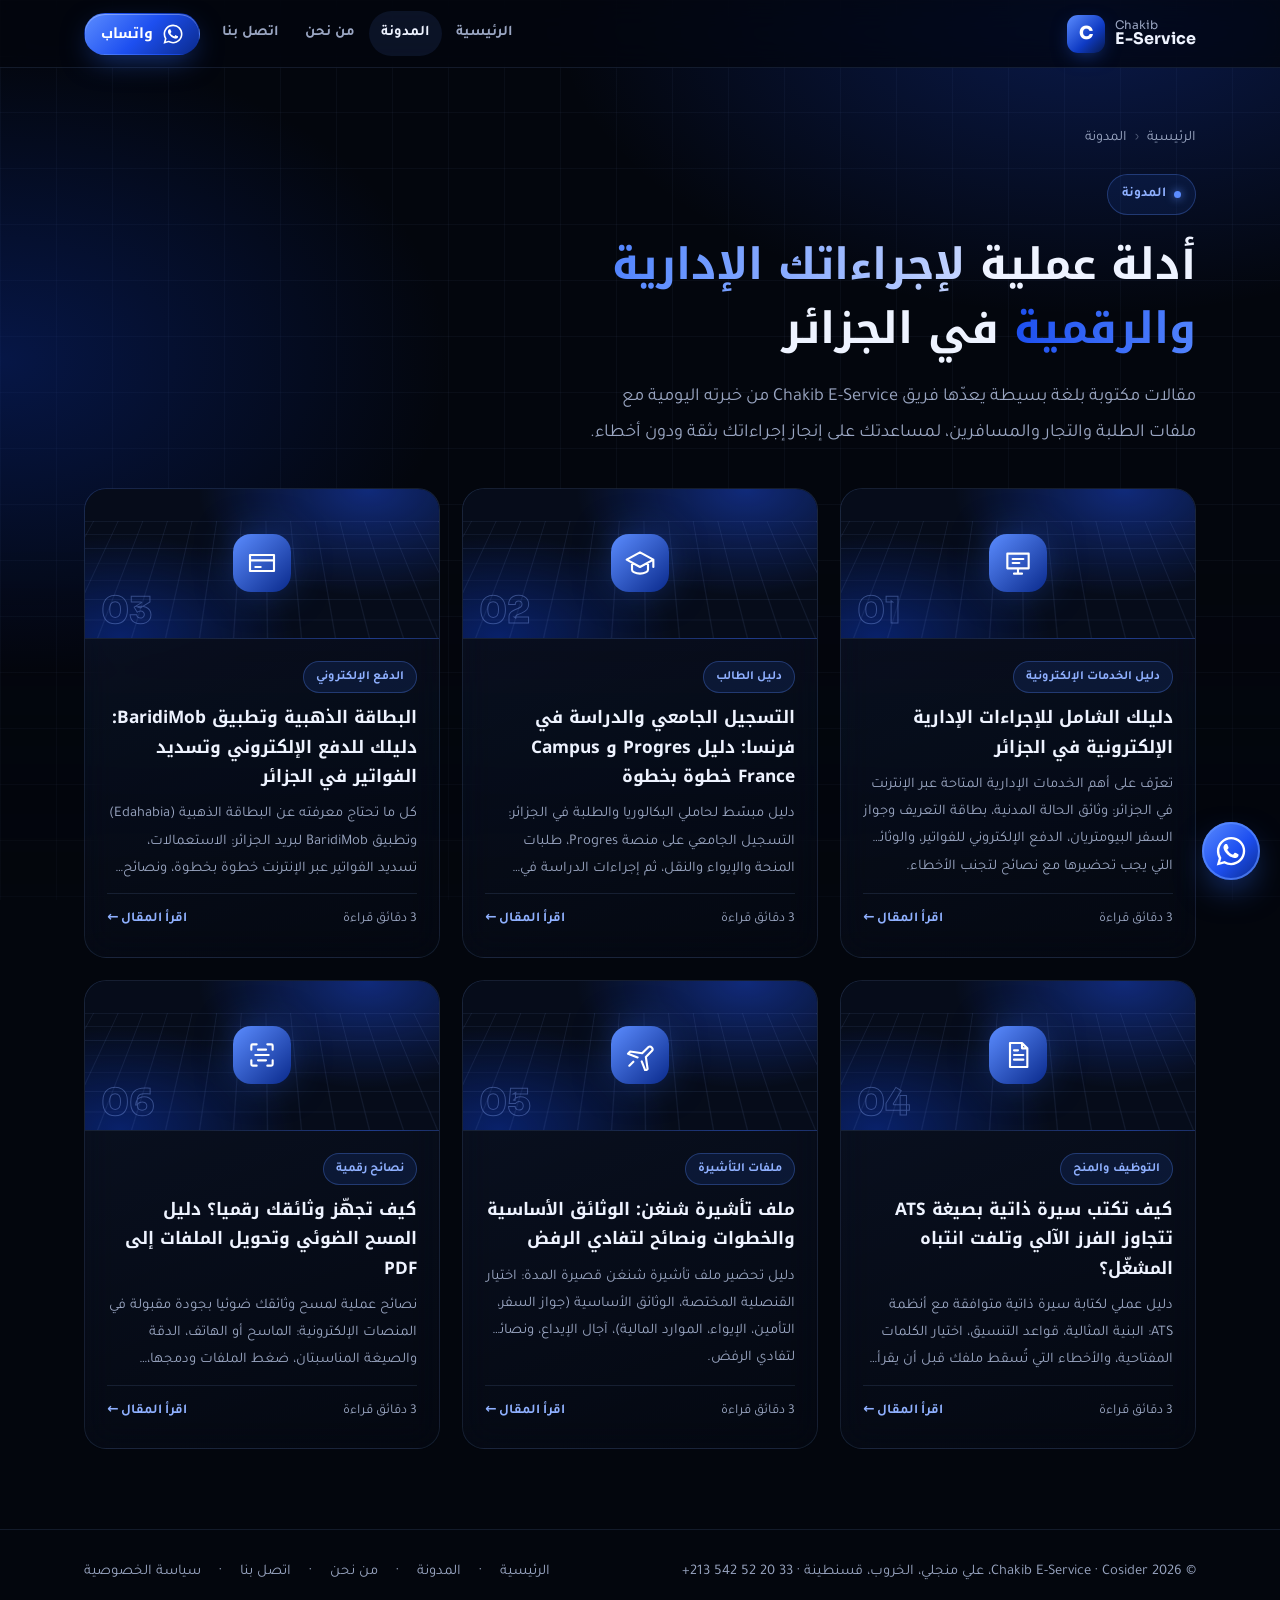
==== articles/index.html @ 1623ef59 "Add 4 Arabic guides, blog index, About and Contact pages, unified nav - New articles: Edahabia/Barid" ====
<!doctype html>
<html lang="ar" dir="rtl">
<head>
  <meta charset="utf-8">
  <meta name="viewport" content="width=device-width, initial-scale=1">
  <title>المدونة: أدلة الخدمات الإدارية والرقمية في الجزائر | Chakib E-Service</title>
  <meta name="description" content="أدلة عملية بالعربية حول الإجراءات الإدارية الإلكترونية في الجزائر: Progres و Campus France، تأشيرة شنغن، البطاقة الذهبية و BaridiMob، السيرة الذاتية ATS، ومسح الوثائق.">
  <meta name="robots" content="index, follow, max-image-preview:large, max-snippet:-1">
  <meta name="author" content="Chakib E-Service">
  <link rel="canonical" href="https://chakibeservice.netlify.app/articles/">
  <meta name="theme-color" content="#03060d">
  <meta property="og:type" content="website">
  <meta property="og:site_name" content="Chakib E-Service">
  <meta property="og:title" content="المدونة: أدلة الخدمات الإدارية والرقمية في الجزائر | Chakib E-Service">
  <meta property="og:description" content="أدلة عملية بالعربية حول الإجراءات الإدارية الإلكترونية في الجزائر: Progres و Campus France، تأشيرة شنغن، البطاقة الذهبية و BaridiMob، السيرة الذاتية ATS، ومسح الوثائق.">
  <meta property="og:url" content="https://chakibeservice.netlify.app/articles/">
  <meta property="og:image" content="https://chakibeservice.netlify.app/images/facade-e-service-ali-mendjeli.jpg">
  <meta property="og:image:alt" content="Façade de Chakib E-Service à Ali Mendjeli, Constantine">
  <meta property="og:locale" content="ar_DZ">
  <meta name="twitter:card" content="summary_large_image">
  <meta name="twitter:title" content="المدونة: أدلة الخدمات الإدارية والرقمية في الجزائر | Chakib E-Service">
  <meta name="twitter:description" content="أدلة عملية بالعربية حول الإجراءات الإدارية الإلكترونية في الجزائر: Progres و Campus France، تأشيرة شنغن، البطاقة الذهبية و BaridiMob، السيرة الذاتية ATS، ومسح الوثائق.">
  <meta name="twitter:image" content="https://chakibeservice.netlify.app/images/facade-e-service-ali-mendjeli.jpg">
  <link rel="icon" href="../images/apple-touch-icon.png" type="image/png">
  <link rel="apple-touch-icon" href="../images/apple-touch-icon.png">
  <link rel="preconnect" href="https://fonts.googleapis.com">
  <link rel="preconnect" href="https://fonts.gstatic.com" crossorigin>
  <link href="https://fonts.googleapis.com/css2?family=Noto+Kufi+Arabic:wght@500;700&family=Tajawal:wght@400;500;700&family=Sora:wght@700;800&display=swap" rel="stylesheet">
  <link rel="stylesheet" href="../assets/blog.css">
  <script type="application/ld+json">
{
  "@context": "https://schema.org",
  "@graph": [
    {
      "@type": "Blog",
      "@id": "https://chakibeservice.netlify.app/articles/#blog",
      "url": "https://chakibeservice.netlify.app/articles/",
      "name": "مدونة Chakib E-Service",
      "description": "مقالات وأدلة عملية حول الخدمات الإدارية والرقمية في الجزائر.",
      "inLanguage": "ar-DZ",
      "publisher": {
        "@id": "https://chakibeservice.netlify.app/#business"
      },
      "blogPost": [
        {
          "@type": "BlogPosting",
          "headline": "دليلك الشامل للإجراءات الإدارية الإلكترونية في الجزائر",
          "url": "https://chakibeservice.netlify.app/articles/guide-demarches-administratives-en-ligne-algerie.html",
          "datePublished": "2026-11-14"
        },
        {
          "@type": "BlogPosting",
          "headline": "التسجيل الجامعي والدراسة في فرنسا: دليل Progres و Campus France خطوة بخطوة",
          "url": "https://chakibeservice.netlify.app/articles/guide-progres-campus-france.html",
          "datePublished": "2026-11-14"
        },
        {
          "@type": "BlogPosting",
          "headline": "البطاقة الذهبية وتطبيق BaridiMob: دليلك للدفع الإلكتروني وتسديد الفواتير في الجزائر",
          "url": "https://chakibeservice.netlify.app/articles/guide-paiement-electronique-edahabia-baridimob.html",
          "datePublished": "2026-11-14"
        },
        {
          "@type": "BlogPosting",
          "headline": "كيف تكتب سيرة ذاتية بصيغة ATS تتجاوز الفرز الآلي وتلفت انتباه المشغّل؟",
          "url": "https://chakibeservice.netlify.app/articles/guide-cv-ats.html",
          "datePublished": "2026-11-14"
        },
        {
          "@type": "BlogPosting",
          "headline": "ملف تأشيرة شنغن: الوثائق الأساسية والخطوات ونصائح لتفادي الرفض",
          "url": "https://chakibeservice.netlify.app/articles/guide-dossier-visa-schengen.html",
          "datePublished": "2026-11-14"
        },
        {
          "@type": "BlogPosting",
          "headline": "كيف تجهّز وثائقك رقميا؟ دليل المسح الضوئي وتحويل الملفات إلى PDF",
          "url": "https://chakibeservice.netlify.app/articles/guide-numerisation-documents-pdf.html",
          "datePublished": "2026-11-14"
        }
      ]
    },
    {
      "@type": "BreadcrumbList",
      "itemListElement": [
        {
          "@type": "ListItem",
          "position": 1,
          "name": "الرئيسية",
          "item": "https://chakibeservice.netlify.app/"
        },
        {
          "@type": "ListItem",
          "position": 2,
          "name": "المدونة",
          "item": "https://chakibeservice.netlify.app/articles/"
        }
      ]
    }
  ]
}
  </script>
</head>
<body>
  <svg width="0" height="0" style="position:absolute" aria-hidden="true">
    <symbol id="i-whatsapp" viewBox="0 0 24 24"><path fill="currentColor" d="M17.47 14.38c-.3-.15-1.76-.87-2.03-.97-.27-.1-.47-.15-.67.15-.2.3-.77.97-.94 1.17-.17.2-.35.22-.65.07-.3-.15-1.26-.46-2.4-1.48-.89-.79-1.49-1.77-1.66-2.07-.17-.3-.02-.46.13-.61.13-.13.3-.35.45-.52.15-.17.2-.3.3-.5.1-.2.05-.37-.03-.52-.07-.15-.67-1.62-.92-2.22-.24-.58-.49-.5-.67-.51h-.57c-.2 0-.52.07-.8.37-.27.3-1.04 1.02-1.04 2.48s1.07 2.88 1.21 3.08c.15.2 2.1 3.2 5.08 4.49.71.31 1.26.49 1.69.63.71.22 1.36.19 1.87.12.57-.09 1.76-.72 2-1.41.25-.7.25-1.29.17-1.41-.07-.13-.27-.2-.57-.35M12.05 21.5h-.01a9.4 9.4 0 0 1-4.8-1.32l-.34-.2-3.56.93.95-3.47-.22-.36a9.4 9.4 0 0 1-1.44-5.02c0-5.2 4.23-9.43 9.43-9.43 2.52 0 4.89.98 6.67 2.77a9.37 9.37 0 0 1 2.76 6.67c0 5.2-4.23 9.43-9.44 9.43m8.03-17.46A11.27 11.27 0 0 0 12.05.72C5.8.72.7 5.8.7 12.06c0 2 .52 3.95 1.52 5.67L.6 23.6l6.01-1.58a11.3 11.3 0 0 0 5.43 1.38h.01c6.25 0 11.34-5.09 11.34-11.34 0-3.03-1.18-5.88-3.32-8.02"/></symbol>
    <symbol id="i-instagram" viewBox="0 0 24 24"><path fill="currentColor" d="M12 2.16c3.2 0 3.58.01 4.85.07 1.17.05 1.8.25 2.23.41.56.22.96.48 1.38.9.42.42.68.82.9 1.38.16.42.36 1.06.41 2.23.06 1.27.07 1.65.07 4.85s-.01 3.58-.07 4.85c-.05 1.17-.25 1.8-.41 2.23-.22.56-.48.96-.9 1.38-.42.42-.82.68-1.38.9-.42.16-1.06.36-2.23.41-1.27.06-1.65.07-4.85.07s-3.58-.01-4.85-.07c-1.17-.05-1.8-.25-2.23-.41a3.72 3.72 0 0 1-1.38-.9 3.72 3.72 0 0 1-.9-1.38c-.16-.42-.36-1.06-.41-2.23C2.17 15.58 2.16 15.2 2.16 12s.01-3.58.07-4.85c.05-1.17.25-1.8.41-2.23.22-.56.48-.96.9-1.38.42-.42.82-.68 1.38-.9.42-.16 1.06-.36 2.23-.41C8.42 2.17 8.8 2.16 12 2.16M12 0C8.74 0 8.33.01 7.05.07 5.78.13 4.9.33 4.14.63a5.88 5.88 0 0 0-2.13 1.38A5.88 5.88 0 0 0 .63 4.14C.33 4.9.13 5.78.07 7.05.01 8.33 0 8.74 0 12s.01 3.67.07 4.95c.06 1.27.26 2.15.56 2.91.31.79.72 1.46 1.38 2.13a5.88 5.88 0 0 0 2.13 1.38c.76.3 1.64.5 2.91.56C8.33 23.99 8.74 24 12 24s3.67-.01 4.95-.07c1.27-.06 2.15-.26 2.91-.56a5.88 5.88 0 0 0 2.13-1.38 5.88 5.88 0 0 0 1.38-2.13c.3-.76.5-1.64.56-2.91.06-1.28.07-1.69.07-4.95s-.01-3.67-.07-4.95c-.06-1.27-.26-2.15-.56-2.91a5.88 5.88 0 0 0-1.38-2.13A5.88 5.88 0 0 0 19.86.63C19.1.33 18.22.13 16.95.07 15.67.01 15.26 0 12 0m0 5.84a6.16 6.16 0 1 0 0 12.32 6.16 6.16 0 0 0 0-12.32M12 16a4 4 0 1 1 0-8 4 4 0 0 1 0 8m6.4-11.85a1.44 1.44 0 1 0 0 2.88 1.44 1.44 0 0 0 0-2.88"/></symbol>
    <symbol id="i-tiktok" viewBox="0 0 24 24"><path fill="currentColor" d="M12.53.02C13.84 0 15.14.01 16.44 0c.08 1.53.63 3.09 1.75 4.17 1.12 1.11 2.7 1.62 4.24 1.79v4.03a10.7 10.7 0 0 1-4.2-.97c-.57-.26-1.1-.59-1.62-.93-.01 2.92.01 5.84-.02 8.75a7.64 7.64 0 0 1-1.35 3.94 7.45 7.45 0 0 1-5.92 3.21 7.29 7.29 0 0 1-4.08-1.03 7.54 7.54 0 0 1-3.65-5.71c-.02-.5-.03-1-.01-1.49a7.53 7.53 0 0 1 8.73-6.68c.02 1.48-.04 2.96-.04 4.44a3.43 3.43 0 0 0-4.38 2.12c-.21.51-.15 1.07-.14 1.61a3.41 3.41 0 0 0 3.52 2.88 3.37 3.37 0 0 0 2.78-1.62c.19-.33.4-.67.41-1.06.1-1.79.06-3.57.07-5.36.01-4.03-.01-8.05.02-12.07"/></symbol>
    <symbol id="i-facebook" viewBox="0 0 24 24"><path fill="currentColor" d="M24 12.07C24 5.41 18.63 0 12 0S0 5.4 0 12.07C0 18.1 4.39 23.1 10.13 24v-8.44H7.08v-3.49h3.04V9.41c0-3.02 1.8-4.7 4.54-4.7 1.31 0 2.68.24 2.68.24v2.97h-1.5c-1.5 0-1.96.93-1.96 1.89v2.26h3.32l-.53 3.5h-2.8V24C19.62 23.1 24 18.1 24 12.07"/></symbol>
    <symbol id="i-clock" viewBox="0 0 24 24"><path fill="none" stroke="currentColor" stroke-width="1.8" stroke-linecap="round" d="M12 21a9 9 0 1 0 0-18 9 9 0 0 0 0 18Zm0-13v4.5l3 2"/></symbol>
    <symbol id="i-cal" viewBox="0 0 24 24"><path fill="none" stroke="currentColor" stroke-width="1.8" stroke-linecap="round" stroke-linejoin="round" d="M4 6h16v14H4zM4 10h16M8 3v4M16 3v4"/></symbol>
    <symbol id="i-info" viewBox="0 0 24 24"><path fill="none" stroke="currentColor" stroke-width="1.8" stroke-linecap="round" d="M12 21a9 9 0 1 0 0-18 9 9 0 0 0 0 18Zm0-10v6m0-9.5v.5"/></symbol>
    <symbol id="i-pin" viewBox="0 0 24 24"><path fill="none" stroke="currentColor" stroke-width="1.8" stroke-linecap="round" stroke-linejoin="round" d="M12 21s-7-6.2-7-11.5a7 7 0 0 1 14 0C19 14.8 12 21 12 21Zm0-8.6a2.9 2.9 0 1 0 0-5.8 2.9 2.9 0 0 0 0 5.8Z"/></symbol>
    <symbol id="i-phone" viewBox="0 0 24 24"><path fill="none" stroke="currentColor" stroke-width="1.8" stroke-linecap="round" stroke-linejoin="round" d="M5 4h4l2 5-2.5 1.5a11 11 0 0 0 5 5L15 13l5 2v4a2 2 0 0 1-2 2A16 16 0 0 1 3 6a2 2 0 0 1 2-2Z"/></symbol>
    <symbol id="i-route" viewBox="0 0 24 24"><path fill="none" stroke="currentColor" stroke-width="1.9" stroke-linecap="round" stroke-linejoin="round" d="m3 11 18-8-8 18-2-8-8-2Z"/></symbol>
    <symbol id="i-shield" viewBox="0 0 24 24"><path fill="none" stroke="currentColor" stroke-width="1.8" stroke-linecap="round" stroke-linejoin="round" d="M12 3 4.5 6v5.5c0 4.6 3.2 8.3 7.5 9.5 4.3-1.2 7.5-4.9 7.5-9.5V6L12 3Zm-3 9 2.2 2.2L15.5 10"/></symbol>
  </svg>
  <div class="bg" aria-hidden="true"></div>
  <div class="progress" aria-hidden="true"></div>
  <header class="header">
    <div class="container">
      <a class="brand" href="../index.html" aria-label="Chakib E-Service, الصفحة الرئيسية"><span class="brand__mark">C</span><span class="brand__text">Chakib<b>E-Service</b></span></a>
      <nav class="header__nav" aria-label="القائمة">
        <div class="subnav"><a class="" href="../index.html">الرئيسية</a><a class="keep" href="../articles/index.html" aria-current="page">المدونة</a><a class="" href="../a-propos.html">من نحن</a><a class="" href="../contact.html">اتصل بنا</a></div>
        <a class="btn btn--primary btn--sm" href="https://wa.me/213542522033" target="_blank" rel="noopener" aria-label="واتساب"><svg aria-hidden="true"><use href="#i-whatsapp"/></svg><span>واتساب</span></a>
      </nav>
    </div>
  </header>

  <main>
    <section class="a-hero">
      <div class="container">
        <nav class="crumbs reveal" aria-label="مسار التنقل"><a href="../index.html">الرئيسية</a><span aria-hidden="true">‹</span><span>المدونة</span></nav>
        <p class="tag reveal">المدونة</p>
        <h1 class="reveal" style="--d:80ms">أدلة عملية <span>لإجراءاتك الإدارية والرقمية</span> في الجزائر</h1>
        <p class="a-lead reveal" style="--d:140ms">مقالات مكتوبة بلغة بسيطة يعدّها فريق Chakib E-Service من خبرته اليومية مع ملفات الطلبة والتجار والمسافرين، لمساعدتك على إنجاز إجراءاتك بثقة ودون أخطاء.</p>
      </div>
    </section>
    <div class="container">
      <div class="posts">
          <a class="post reveal" href="guide-demarches-administratives-en-ligne-algerie.html">
            <div class="post__cover" aria-hidden="true"><span class="post__grid"></span><svg viewBox="0 0 24 24"><path fill="none" stroke="currentColor" stroke-width="1.6" stroke-linecap="round" stroke-linejoin="round" d="M4 5h16v11H4zM9 20h6M12 16v4M8 9h8M8 12h5"/></svg><span class="post__num">01</span></div>
            <div class="post__body">
              <span class="post__tag">دليل الخدمات الإلكترونية</span>
              <h2>دليلك الشامل للإجراءات الإدارية الإلكترونية في الجزائر</h2>
              <p>تعرّف على أهم الخدمات الإدارية المتاحة عبر الإنترنت في الجزائر: وثائق الحالة المدنية، بطاقة التعريف وجواز السفر البيومتريان، الدفع الإلكتروني للفواتير، والوثائق التي يجب تحضيرها مع نصائح لتجنب الأخطاء.</p>
              <span class="post__meta"><span>3 دقائق قراءة</span><span class="post__more">اقرأ المقال ←</span></span>
            </div>
          </a>
          <a class="post reveal" href="guide-progres-campus-france.html">
            <div class="post__cover" aria-hidden="true"><span class="post__grid"></span><svg viewBox="0 0 24 24"><path fill="none" stroke="currentColor" stroke-width="1.6" stroke-linecap="round" stroke-linejoin="round" d="M2 9.5 12 4l10 5.5-10 5.5L2 9.5Zm4 2.2V17c0 1.5 2.7 3 6 3s6-1.5 6-3v-5.3M22 9.5V15"/></svg><span class="post__num">02</span></div>
            <div class="post__body">
              <span class="post__tag">دليل الطالب</span>
              <h2>التسجيل الجامعي والدراسة في فرنسا: دليل Progres و Campus France خطوة بخطوة</h2>
              <p>دليل مبسّط لحاملي البكالوريا والطلبة في الجزائر: التسجيل الجامعي على منصة Progres، طلبات المنحة والإيواء والنقل، ثم إجراءات الدراسة في فرنسا عبر Campus France والوثائق المطلوبة.</p>
              <span class="post__meta"><span>3 دقائق قراءة</span><span class="post__more">اقرأ المقال ←</span></span>
            </div>
          </a>
          <a class="post reveal" href="guide-paiement-electronique-edahabia-baridimob.html">
            <div class="post__cover" aria-hidden="true"><span class="post__grid"></span><svg viewBox="0 0 24 24"><path fill="none" stroke="currentColor" stroke-width="1.6" stroke-linecap="round" stroke-linejoin="round" d="M3 6h18v12H3zM3 10h18M7 15h4"/></svg><span class="post__num">03</span></div>
            <div class="post__body">
              <span class="post__tag">الدفع الإلكتروني</span>
              <h2>البطاقة الذهبية وتطبيق BaridiMob: دليلك للدفع الإلكتروني وتسديد الفواتير في الجزائر</h2>
              <p>كل ما تحتاج معرفته عن البطاقة الذهبية (Edahabia) وتطبيق BaridiMob لبريد الجزائر: الاستعمالات، تسديد الفواتير عبر الإنترنت خطوة بخطوة، ونصائح الأمان لحماية حسابك من الاحتيال.</p>
              <span class="post__meta"><span>3 دقائق قراءة</span><span class="post__more">اقرأ المقال ←</span></span>
            </div>
          </a>
          <a class="post reveal" href="guide-cv-ats.html">
            <div class="post__cover" aria-hidden="true"><span class="post__grid"></span><svg viewBox="0 0 24 24"><path fill="none" stroke="currentColor" stroke-width="1.6" stroke-linecap="round" stroke-linejoin="round" d="M6 3h9l4 4v14H6zM15 3v4h4M9 12h7M9 15.5h7M9 8.5h3"/></svg><span class="post__num">04</span></div>
            <div class="post__body">
              <span class="post__tag">التوظيف والمنح</span>
              <h2>كيف تكتب سيرة ذاتية بصيغة ATS تتجاوز الفرز الآلي وتلفت انتباه المشغّل؟</h2>
              <p>دليل عملي لكتابة سيرة ذاتية متوافقة مع أنظمة ATS: البنية المثالية، قواعد التنسيق، اختيار الكلمات المفتاحية، والأخطاء التي تُسقط ملفك قبل أن يقرأه أي شخص.</p>
              <span class="post__meta"><span>3 دقائق قراءة</span><span class="post__more">اقرأ المقال ←</span></span>
            </div>
          </a>
          <a class="post reveal" href="guide-dossier-visa-schengen.html">
            <div class="post__cover" aria-hidden="true"><span class="post__grid"></span><svg viewBox="0 0 24 24"><path fill="none" stroke="currentColor" stroke-width="1.6" stroke-linecap="round" stroke-linejoin="round" d="M10.2 13.8 3 11l1.6-1.6 9 1.3 4.6-4.6a2 2 0 0 1 2.8 2.8l-4.6 4.6 1.3 9L16.1 24l-2.8-7.2M7 17l-3 3"/></svg><span class="post__num">05</span></div>
            <div class="post__body">
              <span class="post__tag">ملفات التأشيرة</span>
              <h2>ملف تأشيرة شنغن: الوثائق الأساسية والخطوات ونصائح لتفادي الرفض</h2>
              <p>دليل تحضير ملف تأشيرة شنغن قصيرة المدة: اختيار القنصلية المختصة، الوثائق الأساسية (جواز السفر، التأمين، الإيواء، الموارد المالية)، آجال الإيداع، ونصائح لتفادي الرفض.</p>
              <span class="post__meta"><span>3 دقائق قراءة</span><span class="post__more">اقرأ المقال ←</span></span>
            </div>
          </a>
          <a class="post reveal" href="guide-numerisation-documents-pdf.html">
            <div class="post__cover" aria-hidden="true"><span class="post__grid"></span><svg viewBox="0 0 24 24"><path fill="none" stroke="currentColor" stroke-width="1.6" stroke-linecap="round" stroke-linejoin="round" d="M4 8V5a1 1 0 0 1 1-1h3M16 4h3a1 1 0 0 1 1 1v3M20 16v3a1 1 0 0 1-1 1h-3M8 20H5a1 1 0 0 1-1-1v-3M7 12h10M9 8h6M9 16h6"/></svg><span class="post__num">06</span></div>
            <div class="post__body">
              <span class="post__tag">نصائح رقمية</span>
              <h2>كيف تجهّز وثائقك رقميا؟ دليل المسح الضوئي وتحويل الملفات إلى PDF</h2>
              <p>نصائح عملية لمسح وثائقك ضوئيا بجودة مقبولة في المنصات الإلكترونية: الماسح أو الهاتف، الدقة والصيغة المناسبتان، ضغط الملفات ودمجها، تسميتها، وحماية وثائقك الشخصية.</p>
              <span class="post__meta"><span>3 دقائق قراءة</span><span class="post__more">اقرأ المقال ←</span></span>
            </div>
          </a>
      </div>
    </div>
  </main>

  <footer class="footer">
    <div class="container">
      <p>© <span id="year">2026</span> Chakib E-Service · Cosider، علي منجلي، الخروب، قسنطينة · <a href="tel:+213542522033" dir="ltr">+213 542 52 20 33</a></p>
      <nav class="footer__links" aria-label="روابط"><a href="../index.html">الرئيسية</a> · <a href="../articles/index.html">المدونة</a> · <a href="../a-propos.html">من نحن</a> · <a href="../contact.html">اتصل بنا</a> · <a href="../politique-de-confidentialite.html">سياسة الخصوصية</a></nav>
    </div>
  </footer>
  <a class="fab" href="https://wa.me/213542522033" target="_blank" rel="noopener" aria-label="راسلنا على واتساب"><svg aria-hidden="true"><use href="#i-whatsapp"/></svg></a>
  <script src="../assets/blog.js" defer></script>
</body>
</html>
---- assets/blog.css ----
/* =========================================================
   Chakib E-Service — article pages (RTL Arabic)
   Palette: black + deep blue only (same tokens as index.html)
   ========================================================= */
:root {
  --bg: #03060d; --bg-2: #060c1a; --bg-3: #0a1430;
  --blue-900: #071a4d; --blue-800: #0a2a8c; --blue-700: #0f3bc4; --blue-600: #1d4ff0;
  --blue-500: #2f6bff; --blue-400: #5b8cff; --blue-300: #8fb0ff; --blue-200: #c4d4ff;
  --text: #eef3ff; --muted: #9aa6c2;
  --border: rgba(143, 176, 255, 0.12); --border-strong: rgba(143, 176, 255, 0.24);
  --glow: rgba(47, 107, 255, 0.55);
  --glass: linear-gradient(160deg, rgba(91,140,255,.09), rgba(91,140,255,.02));
  --font-head: "Noto Kufi Arabic", system-ui, sans-serif;
  --font-body: "Tajawal", "Noto Kufi Arabic", system-ui, sans-serif;
  --ease: cubic-bezier(.2, .8, .2, 1);
  --header-h: 68px;
}
*, *::before, *::after { box-sizing: border-box; }
html { scroll-behavior: smooth; scroll-padding-top: calc(var(--header-h) + 20px); -webkit-text-size-adjust: 100%; }
body { margin: 0; background: var(--bg); color: var(--text); font-family: var(--font-body); font-size: 1.12rem; line-height: 1.95; -webkit-font-smoothing: antialiased; overflow-x: hidden; }
img, svg { display: block; max-width: 100%; }
a { color: inherit; text-decoration: none; }
h1, h2, h3 { font-family: var(--font-head); line-height: 1.5; margin: 0; }
p { margin: 0; }
::selection { background: var(--blue-500); color: #fff; }
:focus-visible { outline: 2px solid var(--blue-400); outline-offset: 3px; border-radius: 8px; }
.container { width: 100%; max-width: 1160px; margin-inline: auto; padding-inline: 24px; }
[dir="ltr"] { unicode-bidi: isolate; overflow-wrap: anywhere; }

/* background: static grid + glows (no JS, no repaint) */
.bg { position: fixed; inset: 0; z-index: -1; pointer-events: none;
  background:
    radial-gradient(60% 50% at 85% 0%, rgba(29,79,240,.28), transparent 70%),
    radial-gradient(50% 50% at 0% 40%, rgba(10,42,140,.45), transparent 70%),
    linear-gradient(rgba(143,176,255,.045) 1px, transparent 1px) 0 0 / 56px 56px,
    linear-gradient(90deg, rgba(143,176,255,.045) 1px, transparent 1px) 0 0 / 56px 56px,
    var(--bg);
  mask-image: linear-gradient(180deg, #000 0%, #000 60%, rgba(0,0,0,.6) 100%); }

.progress { position: fixed; inset: 0 0 auto; height: 3px; z-index: 200; transform-origin: 100% 50%; transform: scaleX(var(--p, 0)); background: linear-gradient(270deg, var(--blue-700), var(--blue-300)); box-shadow: 0 0 12px var(--glow); }

/* header */
.header { position: sticky; top: 0; z-index: 100; height: var(--header-h); background: rgba(3,6,13,.78); backdrop-filter: blur(16px) saturate(150%); -webkit-backdrop-filter: blur(16px) saturate(150%); border-bottom: 1px solid var(--border); }
.header .container { height: 100%; display: flex; align-items: center; gap: 16px; }
.brand { display: inline-flex; align-items: center; gap: 10px; font-family: "Sora", var(--font-head); direction: ltr; }
.brand__mark { display: grid; place-items: center; width: 38px; height: 38px; border-radius: 11px; font-weight: 800; color: #fff; background: linear-gradient(135deg, var(--blue-400), var(--blue-700) 60%, var(--blue-900)); box-shadow: 0 6px 20px -6px var(--glow); }
.brand__text { display: flex; flex-direction: column; line-height: 1.05; font-size: .74rem; color: var(--muted); }
.brand__text b { font-size: 1rem; color: var(--text); }
.header__nav { margin-inline-start: auto; display: flex; align-items: center; gap: 10px; }
.link-back { font-weight: 700; font-size: .95rem; color: var(--muted); padding: 8px 12px; border-radius: 999px; transition: color .3s, background .3s; }
.link-back:hover { color: var(--text); background: rgba(91,140,255,.08); }

/* buttons */
.btn { position: relative; display: inline-flex; align-items: center; justify-content: center; gap: 10px; height: 48px; padding: 0 22px; border-radius: 999px; font-family: var(--font-head); font-weight: 700; font-size: .95rem; border: 1px solid transparent; white-space: nowrap; isolation: isolate; transition: transform .35s var(--ease), box-shadow .35s var(--ease), background .35s, border-color .35s; }
.btn svg { width: 20px; height: 20px; flex: none; }
.btn--primary { color: #fff; background: linear-gradient(135deg, var(--blue-400), var(--blue-600) 50%, var(--blue-800)); box-shadow: 0 10px 30px -8px var(--glow), inset 0 1px 0 rgba(255,255,255,.3); }
.btn--primary:hover { transform: translateY(-3px); box-shadow: 0 18px 44px -10px rgba(47,107,255,.85); }
.btn--pulse::before { content: ""; position: absolute; inset: 0; border-radius: inherit; z-index: -1; animation: pulse 2.4s infinite; }
@keyframes pulse { 0% { box-shadow: 0 0 0 0 rgba(47,107,255,.6); } 70% { box-shadow: 0 0 0 16px rgba(47,107,255,0); } 100% { box-shadow: 0 0 0 0 rgba(47,107,255,0); } }
.btn--ghost { color: var(--text); background: rgba(91,140,255,.06); border-color: var(--border-strong); }
.btn--ghost:hover { background: rgba(91,140,255,.14); border-color: rgba(91,140,255,.6); transform: translateY(-3px); }
.btn--sm { height: 42px; padding: 0 16px; font-size: .88rem; }

/* article hero */
.a-hero { padding: 56px 0 36px; }
.crumbs { display: flex; flex-wrap: wrap; gap: 8px; font-size: .9rem; color: var(--muted); }
.crumbs a:hover { color: var(--blue-300); }
.crumbs span[aria-hidden] { opacity: .5; }
.tag { display: inline-flex; align-items: center; gap: 8px; margin-top: 22px; padding: 6px 14px; border-radius: 999px; font-size: .85rem; font-weight: 700; color: var(--blue-300); background: rgba(47,107,255,.1); border: 1px solid rgba(91,140,255,.3); }
.tag::before { content: ""; width: 7px; height: 7px; border-radius: 50%; background: var(--blue-400); box-shadow: 0 0 10px var(--blue-400); }
.a-hero h1 { margin-top: 18px; font-size: clamp(1.7rem, 4vw, 2.7rem); font-weight: 700; max-width: 26ch; }
.a-hero h1 span { background: linear-gradient(270deg, var(--blue-200), var(--blue-400) 60%, var(--blue-600)); -webkit-background-clip: text; background-clip: text; color: transparent; }
.a-lead { margin-top: 18px; max-width: 62ch; color: var(--muted); font-size: 1.15rem; }
.meta { display: flex; flex-wrap: wrap; gap: 10px 22px; margin-top: 22px; font-size: .9rem; color: var(--muted); }
.meta span { display: inline-flex; align-items: center; gap: 7px; }
.meta svg { width: 17px; height: 17px; color: var(--blue-300); }

/* layout */
.a-layout { display: grid; grid-template-columns: minmax(0, 1fr) 280px; gap: 40px; align-items: start; padding-bottom: 80px; }
.toc { position: sticky; top: calc(var(--header-h) + 24px); padding: 22px; border-radius: 20px; background: var(--glass); border: 1px solid var(--border); backdrop-filter: blur(14px); -webkit-backdrop-filter: blur(14px); }
.toc b { display: block; font-family: var(--font-head); font-size: .95rem; margin-bottom: 10px; color: var(--blue-200); }
.toc ol { margin: 0; padding: 0; list-style: none; display: grid; gap: 4px; counter-reset: toc; }
.toc a { display: block; padding: 7px 12px; border-radius: 10px; font-size: .92rem; line-height: 1.6; color: var(--muted); border-inline-start: 2px solid transparent; transition: color .3s, background .3s, border-color .3s; }
.toc a:hover { color: var(--text); background: rgba(91,140,255,.08); }
.toc a.is-active { color: var(--text); background: rgba(47,107,255,.12); border-color: var(--blue-400); }

/* prose */
.prose { padding: 38px 40px; border-radius: 26px; background: var(--glass); border: 1px solid var(--border); backdrop-filter: blur(16px); -webkit-backdrop-filter: blur(16px); box-shadow: 0 30px 70px -40px rgba(0,0,0,.9); }
.prose > * + * { margin-top: 1.1em; }
.prose h2 { margin-top: 2em; padding-top: .3em; font-size: 1.45rem; font-weight: 700; display: flex; align-items: center; gap: 12px; }
.prose h2:first-child { margin-top: 0; }
.prose h2 .n { flex: none; display: grid; place-items: center; width: 38px; height: 38px; border-radius: 12px; font-size: 1rem; color: #fff; background: linear-gradient(135deg, var(--blue-500), var(--blue-800)); box-shadow: 0 0 22px -6px var(--glow); font-family: "Sora", sans-serif; }
.prose h3 { margin-top: 1.6em; font-size: 1.15rem; color: var(--blue-200); }
.prose p, .prose li { color: #cdd6ec; }
.prose strong { color: var(--text); }
.prose a { color: var(--blue-300); font-weight: 700; text-decoration: underline; text-decoration-color: rgba(143,176,255,.35); text-underline-offset: 4px; }
.prose a:hover { color: #fff; }
.prose ul, .prose ol { margin-bottom: 0; padding-inline-start: 0; list-style: none; display: grid; gap: 10px; }
.prose ul li { position: relative; padding-inline-start: 26px; }
.prose ul li::before { content: ""; position: absolute; inset-inline-start: 4px; top: .8em; width: 8px; height: 8px; border-radius: 2px; transform: rotate(45deg); background: var(--blue-500); box-shadow: 0 0 8px var(--blue-500); }
.prose ol { counter-reset: step; }
.prose ol li { counter-increment: step; position: relative; padding: 14px 58px 14px 16px; border-radius: 14px; background: rgba(91,140,255,.05); border: 1px solid var(--border); transition: border-color .4s, background .4s; }
.prose ol li:hover { border-color: rgba(91,140,255,.45); background: rgba(47,107,255,.09); }
.prose ol li::before { content: counter(step); position: absolute; inset-inline-start: 14px; top: 14px; display: grid; place-items: center; width: 30px; height: 30px; border-radius: 9px; font-family: "Sora", sans-serif; font-weight: 700; font-size: .9rem; color: #fff; background: linear-gradient(135deg, var(--blue-500), var(--blue-800)); }
.note { display: flex; gap: 14px; padding: 18px 20px; border-radius: 16px; background: rgba(47,107,255,.09); border: 1px solid rgba(91,140,255,.3); border-inline-start: 4px solid var(--blue-500); }
.note svg { flex: none; width: 24px; height: 24px; color: var(--blue-300); margin-top: 4px; }
.note p { color: #d7e0f5; }
.disclaimer { font-size: .95rem; color: var(--muted) !important; padding-top: 1.2em; border-top: 1px solid var(--border); }

/* CTA + related */
.cta { margin-top: 2.2em; display: flex; flex-wrap: wrap; align-items: center; justify-content: space-between; gap: 18px; padding: 26px 28px; border-radius: 20px; background: linear-gradient(135deg, rgba(29,79,240,.22), rgba(7,26,77,.5)); border: 1px solid rgba(91,140,255,.35); box-shadow: 0 0 60px -30px var(--glow); }
.cta h3 { margin: 0; color: var(--text); font-size: 1.2rem; }
.cta p { margin-top: 4px; color: var(--muted); font-size: 1rem; }
.cta .btns { display: flex; flex-wrap: wrap; gap: 10px; }
.related { display: block; margin-top: 18px; padding: 20px 22px; border-radius: 18px; background: var(--glass); border: 1px solid var(--border); transition: border-color .4s, transform .4s var(--ease), box-shadow .4s; }
.related:hover { border-color: rgba(91,140,255,.5); transform: translateY(-4px); box-shadow: 0 0 40px -16px var(--glow); }
.related small { color: var(--blue-300); font-weight: 700; }
.related b { display: block; margin-top: 4px; font-family: var(--font-head); line-height: 1.6; }

.footer { padding: 28px 0 36px; border-top: 1px solid var(--border); color: var(--muted); font-size: .92rem; }
.footer .container { display: flex; flex-wrap: wrap; justify-content: space-between; gap: 12px; }
.footer a:hover { color: var(--blue-300); }

.fab { position: fixed; inset-inline-start: 20px; bottom: 20px; z-index: 90; display: grid; place-items: center; width: 58px; height: 58px; border-radius: 50%; color: #fff; background: linear-gradient(135deg, var(--blue-400), var(--blue-600) 55%, var(--blue-800)); box-shadow: 0 14px 34px -8px var(--glow); transition: transform .35s var(--ease); }
.fab::before { content: ""; position: absolute; inset: 0; border-radius: 50%; border: 2px solid rgba(91,140,255,.7); animation: ring 2.6s cubic-bezier(.2,.6,.3,1) infinite; }
@keyframes ring { to { transform: scale(1.7); opacity: 0; } }
.fab:hover { transform: translateY(-3px) rotate(8deg); }
.fab svg { width: 30px; height: 30px; }

/* motion */
.reveal { opacity: 0; transform: translateY(26px); filter: blur(5px); transition: opacity .9s var(--ease), transform .9s var(--ease), filter .9s var(--ease); transition-delay: var(--d, 0ms); }
.reveal.is-in { opacity: 1; transform: none; filter: none; }
@media (prefers-reduced-motion: reduce) {
  html { scroll-behavior: auto; }
  *, *::before, *::after { animation-duration: .001ms !important; animation-iteration-count: 1 !important; transition-duration: .001ms !important; }
  .reveal { opacity: 1; transform: none; filter: none; }
}

@media (max-width: 980px) {
  .a-layout { grid-template-columns: minmax(0, 1fr); }
  .toc { position: relative; top: 0; order: -1; }
}
@media (max-width: 600px) {
  body { font-size: 1.04rem; }
  .container { padding-inline: 16px; }
  .header .btn span { display: none; }
  .header .btn { width: 42px; padding: 0; }
  .link-back { font-size: .85rem; padding: 6px 8px; }
  .a-hero { padding-top: 36px; }
  .prose { padding: 24px 18px; border-radius: 20px; }
  .prose h2 { font-size: 1.22rem; }
  .prose ol li { padding: 12px 52px 12px 12px; }
  .cta { padding: 22px 18px; }
  .cta .btns, .cta .btn { width: 100%; }
}

/* ---------- shared sub-page navigation ---------- */
.subnav { display: flex; align-items: center; gap: 2px; }
.subnav a { padding: 8px 12px; border-radius: 999px; font-weight: 700; font-size: .92rem; color: var(--muted); transition: color .3s, background .3s; }
.subnav a:hover, .subnav a[aria-current="page"] { color: var(--text); background: rgba(91,140,255,.1); }
.footer__links { display: flex; flex-wrap: wrap; gap: 6px 18px; }
.footer__links a { transition: color .3s; }

/* ---------- article cards (blog index) ---------- */
.posts { display: grid; grid-template-columns: repeat(3, minmax(0, 1fr)); gap: 22px; padding-bottom: 80px; }
.post { position: relative; display: flex; flex-direction: column; overflow: hidden; border-radius: 22px; background: var(--glass); border: 1px solid var(--border); backdrop-filter: blur(16px); -webkit-backdrop-filter: blur(16px); transition: transform .5s var(--ease), border-color .5s, box-shadow .5s; }
.post:hover { transform: translateY(-6px); border-color: rgba(91,140,255,.45); box-shadow: 0 30px 60px -24px rgba(0,0,0,.9), 0 0 40px -14px var(--glow); }
.post__cover { position: relative; height: 150px; display: grid; place-items: center; overflow: hidden; border-bottom: 1px solid var(--border);
  background: radial-gradient(80% 120% at 80% 0%, rgba(29,79,240,.45), transparent 60%), radial-gradient(70% 100% at 10% 100%, rgba(10,42,140,.7), transparent 70%), var(--bg-2); }
.post__grid { position: absolute; inset: -20%; background-image: linear-gradient(rgba(143,176,255,.09) 1px, transparent 1px), linear-gradient(90deg, rgba(143,176,255,.09) 1px, transparent 1px); background-size: 28px 28px; transform: perspective(500px) rotateX(55deg) translateY(10%); transition: transform 1.2s var(--ease); }
.post:hover .post__grid { transform: perspective(500px) rotateX(55deg) translateY(18%); }
.post__cover svg { position: relative; width: 58px; height: 58px; padding: 13px; border-radius: 18px; color: #fff; background: linear-gradient(135deg, var(--blue-400), var(--blue-800)); box-shadow: 0 0 40px -6px var(--glow); transition: transform .6s var(--ease); }
.post:hover .post__cover svg { transform: translateY(-6px) rotate(-6deg) scale(1.06); }
.post__num { position: absolute; inset-inline-end: 16px; bottom: 8px; font-family: "Sora", sans-serif; font-weight: 800; font-size: 2.3rem; line-height: 1; color: transparent; -webkit-text-stroke: 1px rgba(143,176,255,.35); }
.post__body { display: flex; flex-direction: column; gap: 10px; padding: 22px 22px 24px; flex: 1; }
.post__tag { align-self: flex-start; padding: 3px 12px; border-radius: 999px; font-size: .78rem; font-weight: 700; color: var(--blue-300); background: rgba(47,107,255,.12); border: 1px solid rgba(91,140,255,.3); }
.post h2, .post h3 { font-size: 1.08rem; line-height: 1.7; }
.post p { color: var(--muted); font-size: .92rem; line-height: 1.85; flex: 1; display: -webkit-box; -webkit-line-clamp: 3; -webkit-box-orient: vertical; overflow: hidden; }
.post__meta { display: flex; align-items: center; justify-content: space-between; gap: 12px; padding-top: 12px; border-top: 1px solid var(--border); font-size: .85rem; color: var(--muted); }
.post__more { font-weight: 700; color: var(--blue-300); transition: color .3s; }
.post:hover .post__more { color: #fff; }

/* ---------- about / contact building blocks ---------- */
.prose figure { margin: 1.4em 0 0; overflow: hidden; border-radius: 20px; border: 1px solid var(--border-strong); box-shadow: 0 0 50px -24px var(--glow); }
.prose figure img { width: 100%; height: auto; transition: transform 1.2s var(--ease); }
.prose figure:hover img { transform: scale(1.04); }
.prose figcaption { padding: 12px 16px; font-size: .9rem; color: var(--muted); background: rgba(6,12,26,.6); }
.cards { display: grid; grid-template-columns: repeat(2, minmax(0, 1fr)); gap: 14px; }
.card { display: flex; gap: 14px; align-items: flex-start; padding: 18px; border-radius: 18px; background: rgba(91,140,255,.05); border: 1px solid var(--border); text-decoration: none !important; transition: border-color .4s, background .4s, transform .4s var(--ease), box-shadow .4s; }
a.card:hover { border-color: rgba(91,140,255,.5); background: rgba(47,107,255,.1); transform: translateY(-3px); box-shadow: 0 0 30px -12px var(--glow); }
.card__icon { flex: none; display: grid; place-items: center; width: 44px; height: 44px; border-radius: 13px; color: #fff; background: linear-gradient(135deg, var(--blue-500), var(--blue-800)); box-shadow: 0 0 20px -6px var(--glow); }
.card__icon svg { width: 22px; height: 22px; }
.card b { display: block; color: var(--text); font-family: var(--font-head); font-size: 1rem; line-height: 1.4; }
.card span { display: block; color: var(--muted); font-size: .93rem; font-weight: 500; line-height: 1.6; }
.map-embed { position: relative; margin-top: 1.4em; border-radius: 20px; overflow: hidden; border: 1px solid var(--border-strong); height: 340px; background: var(--bg-2); }
.map-embed iframe { width: 100%; height: 100%; border: 0; filter: grayscale(1) invert(.92) sepia(1) hue-rotate(185deg) saturate(2.2) brightness(.8) contrast(1.05); }

@media (max-width: 980px) { .posts { grid-template-columns: repeat(2, minmax(0, 1fr)); } }
@media (max-width: 760px) { .subnav a:not(.keep) { display: none; } }
@media (max-width: 600px) {
  .posts { grid-template-columns: minmax(0, 1fr); }
  .cards { grid-template-columns: minmax(0, 1fr); }
  .map-embed { height: 280px; }
}
.card span span { display: inline; }
.prose figure img { aspect-ratio: 4 / 3; object-fit: cover; object-position: 50% 62%; }
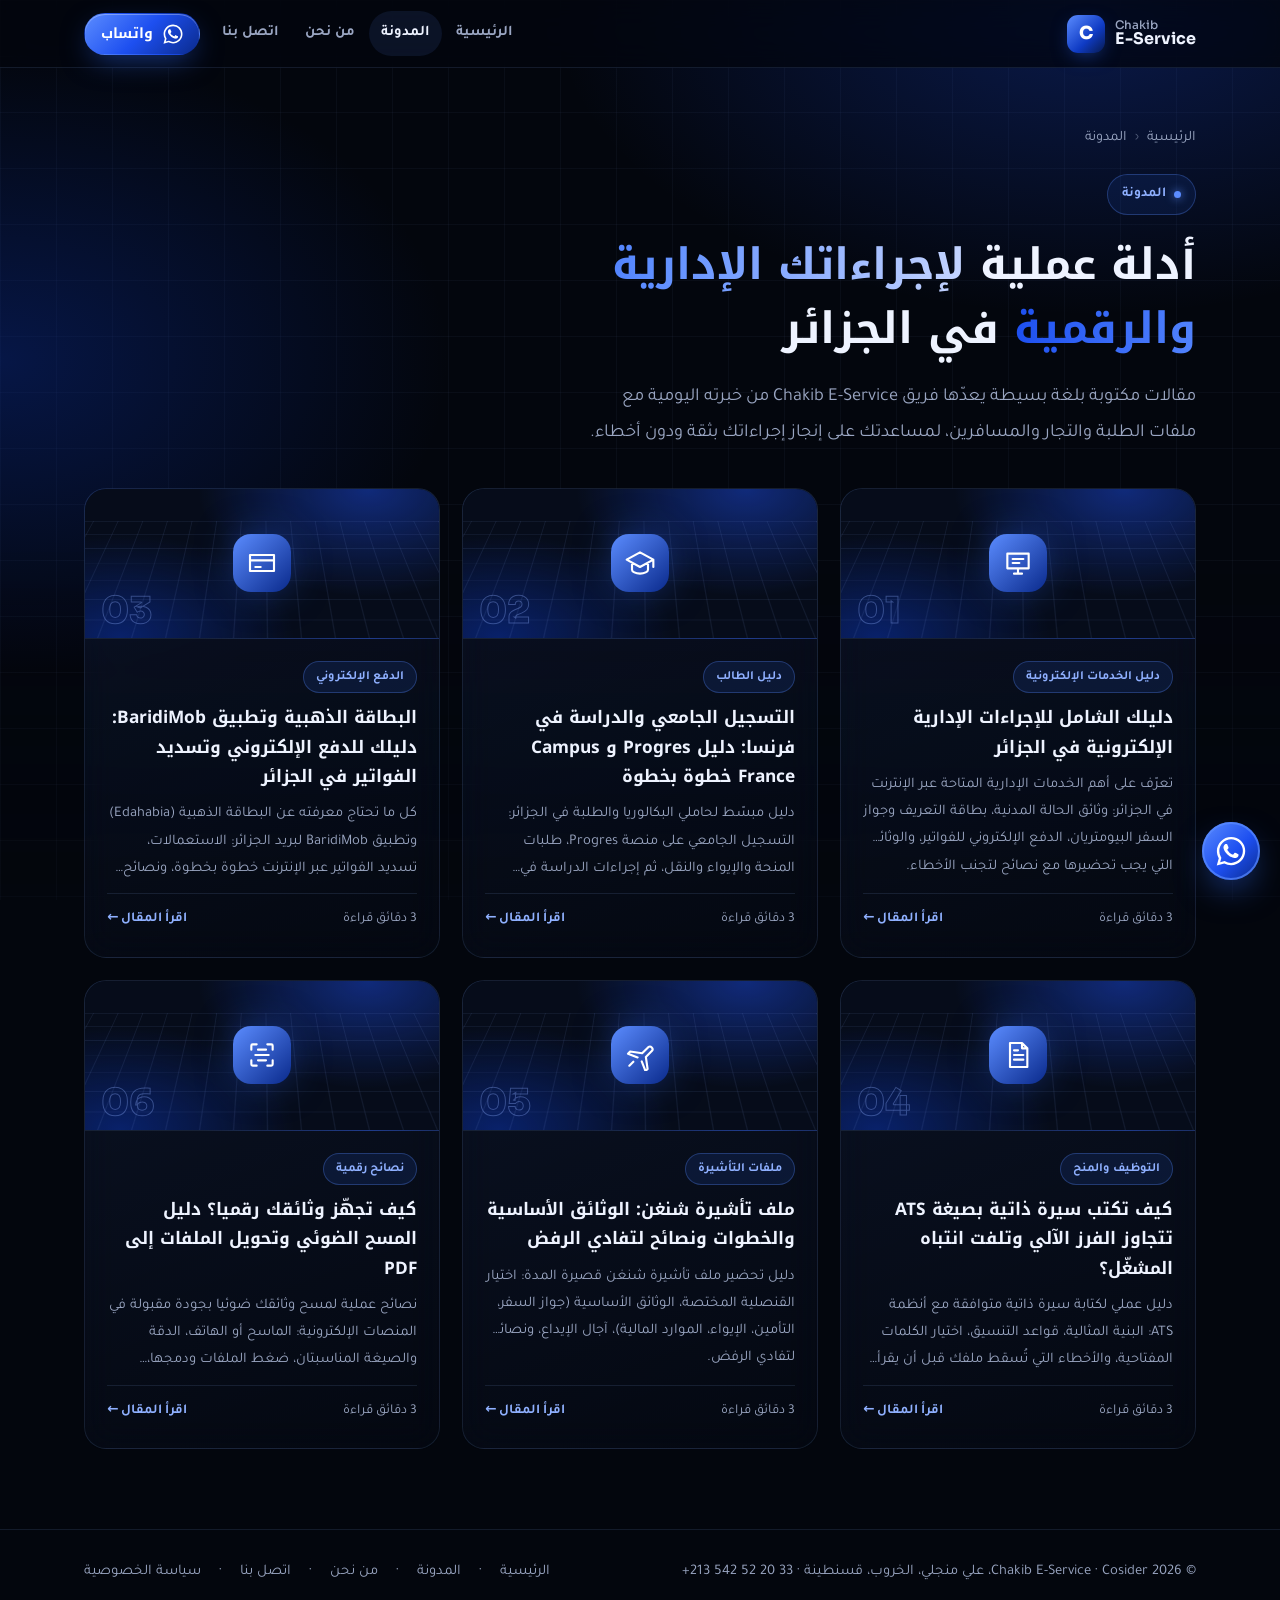
==== commit 236466d3: "Speed up the site: self-hosted fonts, responsive WebP, cheaper rendering - Self-host fonts (latin + " ====
--- a/articles/index.html
+++ b/articles/index.html
@@ -23,10 +23,9 @@
   <meta name="twitter:image" content="https://chakibeservice.netlify.app/images/facade-e-service-ali-mendjeli.jpg">
   <link rel="icon" href="../images/apple-touch-icon.png" type="image/png">
   <link rel="apple-touch-icon" href="../images/apple-touch-icon.png">
-  <link rel="preconnect" href="https://fonts.googleapis.com">
-  <link rel="preconnect" href="https://fonts.gstatic.com" crossorigin>
-  <link href="https://fonts.googleapis.com/css2?family=Noto+Kufi+Arabic:wght@500;700&family=Tajawal:wght@400;500;700&family=Sora:wght@700;800&display=swap" rel="stylesheet">
-  <link rel="stylesheet" href="../assets/blog.css">
+  <link rel="preload" as="font" type="font/woff2" href="../assets/fonts/noto-kufi-arabic-arabic-500-700.woff2" crossorigin>
+  <link rel="preload" as="font" type="font/woff2" href="../assets/fonts/tajawal-arabic-400.woff2" crossorigin>
+  <link rel="stylesheet" href="../assets/blog.css?v=4">
   <script type="application/ld+json">
 {
   "@context": "https://schema.org",
@@ -203,6 +202,6 @@
     </div>
   </footer>
   <a class="fab" href="https://wa.me/213542522033" target="_blank" rel="noopener" aria-label="راسلنا على واتساب"><svg aria-hidden="true"><use href="#i-whatsapp"/></svg></a>
-  <script src="../assets/blog.js" defer></script>
+  <script src="../assets/blog.js?v=4" defer></script>
 </body>
 </html>
--- a/assets/blog.css
+++ b/assets/blog.css
@@ -2,6 +2,98 @@
    Chakib E-Service — article pages (RTL Arabic)
    Palette: black + deep blue only (same tokens as index.html)
    ========================================================= */
+/* Self-hosted fonts (latin + arabic subsets only, font-display: swap) */
+/* Manrope – latin */
+@font-face {
+  font-family: 'Manrope';
+  font-style: normal;
+  font-weight: 400 700;
+  font-display: swap;
+  src: url(fonts/manrope-latin-400-700.woff2) format('woff2');
+  unicode-range: U+0000-00FF, U+0131, U+0152-0153, U+02BB-02BC, U+02C6, U+02DA, U+02DC, U+0304, U+0308, U+0329, U+2000-206F, U+20AC, U+2122, U+2191, U+2193, U+2212, U+2215, U+FEFF, U+FFFD;
+}
+/* Sora – latin */
+@font-face {
+  font-family: 'Sora';
+  font-style: normal;
+  font-weight: 500 800;
+  font-display: swap;
+  src: url(fonts/sora-latin-500-800.woff2) format('woff2');
+  unicode-range: U+0000-00FF, U+0131, U+0152-0153, U+02BB-02BC, U+02C6, U+02DA, U+02DC, U+0304, U+0308, U+0329, U+2000-206F, U+20AC, U+2122, U+2191, U+2193, U+2212, U+2215, U+FEFF, U+FFFD;
+}
+/* Noto Kufi Arabic – arabic */
+@font-face {
+  font-family: 'Noto Kufi Arabic';
+  font-style: normal;
+  font-weight: 500 700;
+  font-display: swap;
+  src: url(fonts/noto-kufi-arabic-arabic-500-700.woff2) format('woff2');
+  unicode-range: U+0600-06FF, U+0750-077F, U+0870-0891, U+0897-08E1, U+08E3-08FF, U+200C-200E, U+2010-2011, U+204F, U+2E41, U+FB50-FDFF, U+FE70-FE74, U+FE76-FEFC, U+102E0-102FB, U+10E60-10E7E, U+10EC2-10EC7, U+10EC9-10EEE, U+10EF0-10EFF, U+1EE00-1EE03, U+1EE05-1EE1F, U+1EE21-1EE22, U+1EE24, U+1EE27, U+1EE29-1EE32, U+1EE34-1EE37, U+1EE39, U+1EE3B, U+1EE42, U+1EE47, U+1EE49, U+1EE4B, U+1EE4D-1EE4F, U+1EE51-1EE52, U+1EE54, U+1EE57, U+1EE59, U+1EE5B, U+1EE5D, U+1EE5F, U+1EE61-1EE62, U+1EE64, U+1EE67-1EE6A, U+1EE6C-1EE72, U+1EE74-1EE77, U+1EE79-1EE7C, U+1EE7E, U+1EE80-1EE89, U+1EE8B-1EE9B, U+1EEA1-1EEA3, U+1EEA5-1EEA9, U+1EEAB-1EEBB, U+1EEF0-1EEF1;
+}
+/* Noto Kufi Arabic – latin */
+@font-face {
+  font-family: 'Noto Kufi Arabic';
+  font-style: normal;
+  font-weight: 500 700;
+  font-display: swap;
+  src: url(fonts/noto-kufi-arabic-latin-500-700.woff2) format('woff2');
+  unicode-range: U+0000-00FF, U+0131, U+0152-0153, U+02BB-02BC, U+02C6, U+02DA, U+02DC, U+0304, U+0308, U+0329, U+2000-206F, U+20AC, U+2122, U+2191, U+2193, U+2212, U+2215, U+FEFF, U+FFFD;
+}
+/* Tajawal – arabic */
+@font-face {
+  font-family: 'Tajawal';
+  font-style: normal;
+  font-weight: 400;
+  font-display: swap;
+  src: url(fonts/tajawal-arabic-400.woff2) format('woff2');
+  unicode-range: U+0600-06FF, U+0750-077F, U+0870-0891, U+0897-08E1, U+08E3-08FF, U+200C-200E, U+2010-2011, U+204F, U+2E41, U+FB50-FDFF, U+FE70-FE74, U+FE76-FEFC, U+102E0-102FB, U+10E60-10E7E, U+10EC2-10EC7, U+10EC9-10EEE, U+10EF0-10EFF, U+1EE00-1EE03, U+1EE05-1EE1F, U+1EE21-1EE22, U+1EE24, U+1EE27, U+1EE29-1EE32, U+1EE34-1EE37, U+1EE39, U+1EE3B, U+1EE42, U+1EE47, U+1EE49, U+1EE4B, U+1EE4D-1EE4F, U+1EE51-1EE52, U+1EE54, U+1EE57, U+1EE59, U+1EE5B, U+1EE5D, U+1EE5F, U+1EE61-1EE62, U+1EE64, U+1EE67-1EE6A, U+1EE6C-1EE72, U+1EE74-1EE77, U+1EE79-1EE7C, U+1EE7E, U+1EE80-1EE89, U+1EE8B-1EE9B, U+1EEA1-1EEA3, U+1EEA5-1EEA9, U+1EEAB-1EEBB, U+1EEF0-1EEF1;
+}
+/* Tajawal – latin */
+@font-face {
+  font-family: 'Tajawal';
+  font-style: normal;
+  font-weight: 400;
+  font-display: swap;
+  src: url(fonts/tajawal-latin-400.woff2) format('woff2');
+  unicode-range: U+0000-00FF, U+0131, U+0152-0153, U+02BB-02BC, U+02C6, U+02DA, U+02DC, U+0304, U+0308, U+0329, U+2000-206F, U+20AC, U+2122, U+2191, U+2193, U+2212, U+2215, U+FEFF, U+FFFD;
+}
+/* Tajawal – arabic */
+@font-face {
+  font-family: 'Tajawal';
+  font-style: normal;
+  font-weight: 500;
+  font-display: swap;
+  src: url(fonts/tajawal-arabic-500.woff2) format('woff2');
+  unicode-range: U+0600-06FF, U+0750-077F, U+0870-0891, U+0897-08E1, U+08E3-08FF, U+200C-200E, U+2010-2011, U+204F, U+2E41, U+FB50-FDFF, U+FE70-FE74, U+FE76-FEFC, U+102E0-102FB, U+10E60-10E7E, U+10EC2-10EC7, U+10EC9-10EEE, U+10EF0-10EFF, U+1EE00-1EE03, U+1EE05-1EE1F, U+1EE21-1EE22, U+1EE24, U+1EE27, U+1EE29-1EE32, U+1EE34-1EE37, U+1EE39, U+1EE3B, U+1EE42, U+1EE47, U+1EE49, U+1EE4B, U+1EE4D-1EE4F, U+1EE51-1EE52, U+1EE54, U+1EE57, U+1EE59, U+1EE5B, U+1EE5D, U+1EE5F, U+1EE61-1EE62, U+1EE64, U+1EE67-1EE6A, U+1EE6C-1EE72, U+1EE74-1EE77, U+1EE79-1EE7C, U+1EE7E, U+1EE80-1EE89, U+1EE8B-1EE9B, U+1EEA1-1EEA3, U+1EEA5-1EEA9, U+1EEAB-1EEBB, U+1EEF0-1EEF1;
+}
+/* Tajawal – latin */
+@font-face {
+  font-family: 'Tajawal';
+  font-style: normal;
+  font-weight: 500;
+  font-display: swap;
+  src: url(fonts/tajawal-latin-500.woff2) format('woff2');
+  unicode-range: U+0000-00FF, U+0131, U+0152-0153, U+02BB-02BC, U+02C6, U+02DA, U+02DC, U+0304, U+0308, U+0329, U+2000-206F, U+20AC, U+2122, U+2191, U+2193, U+2212, U+2215, U+FEFF, U+FFFD;
+}
+/* Tajawal – arabic */
+@font-face {
+  font-family: 'Tajawal';
+  font-style: normal;
+  font-weight: 700;
+  font-display: swap;
+  src: url(fonts/tajawal-arabic-700.woff2) format('woff2');
+  unicode-range: U+0600-06FF, U+0750-077F, U+0870-0891, U+0897-08E1, U+08E3-08FF, U+200C-200E, U+2010-2011, U+204F, U+2E41, U+FB50-FDFF, U+FE70-FE74, U+FE76-FEFC, U+102E0-102FB, U+10E60-10E7E, U+10EC2-10EC7, U+10EC9-10EEE, U+10EF0-10EFF, U+1EE00-1EE03, U+1EE05-1EE1F, U+1EE21-1EE22, U+1EE24, U+1EE27, U+1EE29-1EE32, U+1EE34-1EE37, U+1EE39, U+1EE3B, U+1EE42, U+1EE47, U+1EE49, U+1EE4B, U+1EE4D-1EE4F, U+1EE51-1EE52, U+1EE54, U+1EE57, U+1EE59, U+1EE5B, U+1EE5D, U+1EE5F, U+1EE61-1EE62, U+1EE64, U+1EE67-1EE6A, U+1EE6C-1EE72, U+1EE74-1EE77, U+1EE79-1EE7C, U+1EE7E, U+1EE80-1EE89, U+1EE8B-1EE9B, U+1EEA1-1EEA3, U+1EEA5-1EEA9, U+1EEAB-1EEBB, U+1EEF0-1EEF1;
+}
+/* Tajawal – latin */
+@font-face {
+  font-family: 'Tajawal';
+  font-style: normal;
+  font-weight: 700;
+  font-display: swap;
+  src: url(fonts/tajawal-latin-700.woff2) format('woff2');
+  unicode-range: U+0000-00FF, U+0131, U+0152-0153, U+02BB-02BC, U+02C6, U+02DA, U+02DC, U+0304, U+0308, U+0329, U+2000-206F, U+20AC, U+2122, U+2191, U+2193, U+2212, U+2215, U+FEFF, U+FFFD;
+}
+
 :root {
   --bg: #03060d; --bg-2: #060c1a; --bg-3: #0a1430;
   --blue-900: #071a4d; --blue-800: #0a2a8c; --blue-700: #0f3bc4; --blue-600: #1d4ff0;
@@ -55,8 +147,8 @@
 .btn svg { width: 20px; height: 20px; flex: none; }
 .btn--primary { color: #fff; background: linear-gradient(135deg, var(--blue-400), var(--blue-600) 50%, var(--blue-800)); box-shadow: 0 10px 30px -8px var(--glow), inset 0 1px 0 rgba(255,255,255,.3); }
 .btn--primary:hover { transform: translateY(-3px); box-shadow: 0 18px 44px -10px rgba(47,107,255,.85); }
-.btn--pulse::before { content: ""; position: absolute; inset: 0; border-radius: inherit; z-index: -1; animation: pulse 2.4s infinite; }
-@keyframes pulse { 0% { box-shadow: 0 0 0 0 rgba(47,107,255,.6); } 70% { box-shadow: 0 0 0 16px rgba(47,107,255,0); } 100% { box-shadow: 0 0 0 0 rgba(47,107,255,0); } }
+.btn--pulse::before { content: ""; position: absolute; inset: -2px; border-radius: inherit; z-index: -1; border: 2px solid rgba(91,140,255,.7); box-shadow: 0 0 18px rgba(47,107,255,.45); pointer-events: none; animation: pulse 2.4s cubic-bezier(.2,.6,.3,1) infinite; will-change: transform, opacity; }
+@keyframes pulse { 0% { transform: scale(1); opacity: .85; } 75%, 100% { transform: scale(1.08, 1.55); opacity: 0; } }
 .btn--ghost { color: var(--text); background: rgba(91,140,255,.06); border-color: var(--border-strong); }
 .btn--ghost:hover { background: rgba(91,140,255,.14); border-color: rgba(91,140,255,.6); transform: translateY(-3px); }
 .btn--sm { height: 42px; padding: 0 16px; font-size: .88rem; }
@@ -204,3 +296,12 @@
 }
 .card span span { display: inline; }
 .prose figure img { aspect-ratio: 4 / 3; object-fit: cover; object-position: 50% 62%; }
+
+/* ---------- performance ---------- */
+picture { display: contents; }
+@media (hover: none), (max-width: 980px) {
+  .reveal { filter: none; }
+  .header, .toc, .prose, .post { -webkit-backdrop-filter: none; backdrop-filter: none; }
+  .header { background: rgba(3,6,13,.94); }
+  .toc, .prose, .post { background: linear-gradient(160deg, rgba(16,30,66,.88), rgba(6,12,26,.86)); }
+}
